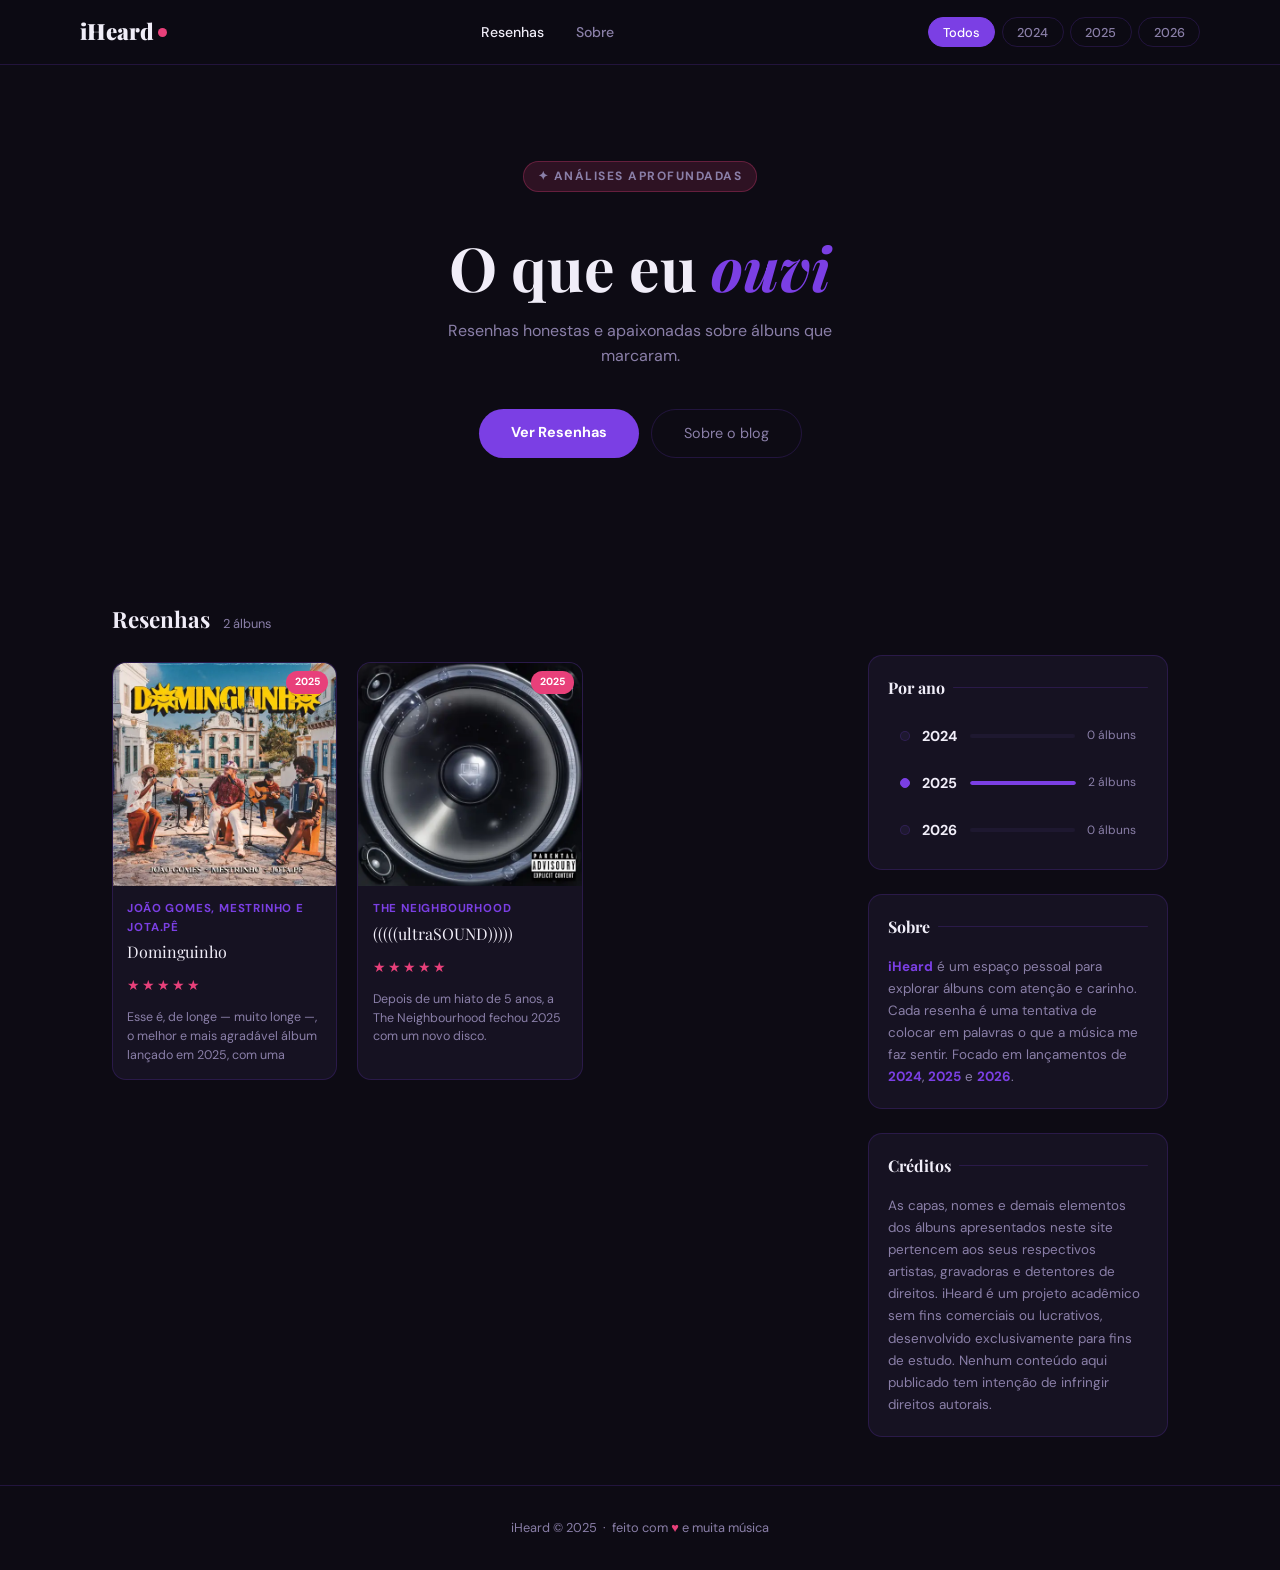
==== index.html @ 067f1f42 "feat: commitando projeto no github" ====
<!DOCTYPE html>
<html lang="pt-br">
<head>
    <meta charset="UTF-8">
    <meta name="viewport" content="width=device-width, initial-scale=1.0">
    <title>iHeard — Blog de Análises Musicais</title>
    <link rel="stylesheet" href="style.css">
    <link href="https://fonts.googleapis.com/css2?family=Playfair+Display:ital,wght@0,700;0,900;1,400&family=DM+Sans:wght@300;400;500;700&display=swap" rel="stylesheet">
</head>
<body>

    <!-- ==== HEADER: Informações iniciais e menu mobile ==== -->
    <header>
        <nav>
            <div class="logo">iHeard<span></span></div>
            <ul class="nav-links">
                <li><a href="#resenhas" class="active">Resenhas</a></li>
                <li><a href="#sobre">Sobre</a></li>
            </ul>
            <div class="nav-year-btns">
                <button class="year-btn active" data-year="todos">Todos</button>
                <button class="year-btn" data-year="2024">2024</button>
                <button class="year-btn" data-year="2025">2025</button>
                <button class="year-btn" data-year="2026">2026</button>
            </div>
            <div class="hamburger" id="hamburger">
                <span></span><span></span><span></span>
            </div>
        </nav>
        <div class="mobile-menu" id="mobile-menu">
            <a href="#resenhas">Resenhas</a>
            <a href="#sobre">Sobre</a>
            <div class="mobile-year-btns">
                <button class="year-btn" data-year="todos">Todos</button>
                <button class="year-btn" data-year="2024">2024</button>
                <button class="year-btn" data-year="2025">2025</button>
                <button class="year-btn" data-year="2026">2026</button>
            </div>
        </div>
    </header>

    <!-- ==== HERO: Destaque para o título e objetivo do blog ==== -->
    <section class="hero">
        <p class="hero-label">✦ análises aprofundadas</p>
        <h1>O que eu <em>ouvi</em></h1>
        <p>Resenhas honestas e apaixonadas sobre álbuns que marcaram.</p>
        <div class="hero-actions">
            <a href="#resenhas" class="btn-primary">Ver Resenhas</a>
            <a href="#sobre" class="btn-ghost">Sobre o blog</a>
        </div>
    </section>

    <!-- ==== LAYOUT PRINCIPAL: GRID com as resenhas e blocos informativos ==== -->
    <main>
      <div class="layout-grid">
        <section id="resenhas">
            <div class="section-heading">
                <h2>Resenhas</h2>
                <span class="count" id="count-label">0 álbuns</span>
            </div>

            <div class="album-grid" id="grid-resenhas"></div>

            <div class="empty-state hidden" id="empty-state">
                <span>&#9834;</span>
                <p>Nenhuma resenha para este ano ainda.</p>
            </div>
        </section>

        <aside>
            <div class="widget">
                <h3>Por ano</h3>
                <div class="timeline" id="timeline"></div>
            </div>

            <div class="widget" id="sobre">
                <h3>Sobre</h3>
                <p class="about-text">
                    <strong>iHeard</strong> é um espaço pessoal para explorar álbuns com atenção e carinho.
                    Cada resenha é uma tentativa de colocar em palavras o que a música me faz sentir.
                    Focado em lançamentos de <strong>2024</strong>, <strong>2025</strong> e <strong>2026</strong>.
                </p>
            </div>

            <div class="widget">
                <h3>Créditos</h3>
                <p class="about-text">
                    As capas, nomes e demais elementos dos álbuns apresentados neste site pertencem aos seus respectivos artistas, gravadoras e detentores de direitos. 
                    iHeard é um projeto acadêmico sem fins comerciais ou lucrativos, desenvolvido exclusivamente para fins de estudo. 
                    Nenhum conteúdo aqui publicado tem intenção de infringir direitos autorais.
                </p>
            </div>
        </aside>
      </div>
    </main>

    <footer>
        <p>iHeard &copy; 2025 &nbsp;·&nbsp; feito com <strong>&#9829;</strong> e muita música</p>
    </footer>

    <!-- ==== MODAL: Análise completa, informações dos álbuns e faixas favoritas ==== -->
    <div id="modal-overlay" class="modal-overlay">
        <div class="modal">
            <div class="modal-header">
                <div class="modal-cover" id="m-cover"></div>
                <div class="modal-meta">
                    <p class="m-artist" id="m-artist"></p>
                    <p class="m-title" id="m-title"></p>
                    <p class="m-year" id="m-year"></p>
                    <div class="m-rating" id="m-rating"></div>
                </div>
            </div>
            <div class="modal-body">
                <h4>Análise</h4>
                <p id="m-analise"></p>
                <div id="m-faixas-wrap">
                    <h4>Faixas favoritas</h4>
                    <div class="fav-tracks" id="m-faixas"></div>
                </div>
            </div>
            <button class="modal-close" id="btn-fechar">Fechar</button>
        </div>
    </div>

    <script src="script.js"></script>
</body>
</html>
---- style.css ----
/* === VARIÁVEIS === */
:root {
  --bg: #0d0b14;
  --bg-card: #161222;
  --bg-surface: #1e1830;
  --purple: #7b3fe4;
  --purple-glow: rgba(123, 63, 228, 0.25);
  --pink: #e8407a;
  --pink-glow: rgba(232, 64, 122, 0.2);
  --text: #f0edf8;
  --text-muted: #8a7fa8;
  --border: rgba(123, 63, 228, 0.2);
}

/* === BASE === */
*, *::before, *::after {
  box-sizing: border-box;
  margin: 0;
  padding: 0;
}

html {
  scroll-behavior: smooth;
}

body {
  font-family: "DM Sans", sans-serif;
  background-color: var(--bg);
  color: var(--text);
  line-height: 1.6;
}

a {
  color: inherit;
  text-decoration: none;
}

/* === HEADER === */
header {
  position: sticky;
  top: 0;
  z-index: 100;
  background-color: rgba(13, 11, 20, 0.95);
  padding: 0 2rem;
  border-bottom: 1px solid var(--border);
}

nav {
  max-width: 1120px;
  margin: 0 auto;
  display: flex;
  align-items: center;
  justify-content: space-between;
  height: 64px;
  gap: 1rem;
}

.logo {
  font-family: "Playfair Display", serif;
  font-size: 1.4rem;
  font-weight: 900;
  color: var(--text);
}

.logo span {
  display: inline-block;
  width: 9px;
  height: 9px;
  background-color: var(--pink);
  border-radius: 50%;
  margin-left: 4px;
  vertical-align: middle;
  position: relative;
  top: -2px;
}

.nav-links {
  list-style: none;
  display: flex;
}

.nav-links a {
  display: block;
  padding: 0.4rem 1rem;
  font-size: 0.88rem;
  font-weight: 500;
  color: var(--text-muted);
  border-radius: 8px;
  transition: color 0.2s;
}

.nav-links a:hover,
.nav-links a.active {
  color: var(--text);
}

.nav-year-btns {
  display: flex;
  gap: 0.4rem;
}

.year-btn {
  padding: 0.35rem 0.9rem;
  border: 1px solid var(--border);
  border-radius: 999px;
  font-size: 0.8rem;
  font-weight: 500;
  color: var(--text-muted);
  background-color: transparent;
  cursor: pointer;
  font-family: "DM Sans", sans-serif;
  transition: border-color 0.2s, color 0.2s, background-color 0.2s;
}

.year-btn:hover {
  border-color: var(--purple);
  color: var(--text);
}

.year-btn.active {
  background-color: var(--purple);
  border-color: var(--purple);
  color: #fff;
}

.hamburger {
  display: none;
  cursor: pointer;
  flex-direction: column;
  gap: 5px;
}

.hamburger span {
  display: block;
  width: 24px;
  height: 2px;
  background-color: var(--text-muted);
  border-radius: 2px;
}

/* === MOBILE MENU === */
.mobile-menu {
  display: none;
  flex-direction: column;
  background-color: var(--bg-card);
  border-top: 1px solid var(--border);
  padding: 0.75rem 2rem 1rem;
  gap: 0.25rem;
}

.mobile-menu.open {
  display: flex;
}

.mobile-menu a {
  padding: 0.6rem 0.75rem;
  border-radius: 8px;
  font-size: 0.9rem;
  color: var(--text-muted);
  font-weight: 500;
  transition: color 0.2s;
}

.mobile-menu a:hover {
  color: var(--text);
}

.mobile-year-btns {
  display: flex;
  flex-wrap: wrap;
  gap: 0.4rem;
  padding: 0.5rem 0.75rem 0.25rem;
}

/* === HERO === */
.hero {
  padding: 6rem 2rem;
  text-align: center;
}

.hero-label {
  display: inline-block;
  background-color: rgba(232, 64, 122, 0.15);
  color: var(--pink);
  border: 1px solid rgba(232, 64, 122, 0.3);
  font-size: 0.75rem;
  font-weight: 700;
  letter-spacing: 1.5px;
  text-transform: uppercase;
  padding: 0.3rem 0.85rem;
  border-radius: 999px;
  margin-bottom: 1.4rem;
}

.hero h1 {
  font-family: "Playfair Display", serif;
  font-size: 3.8rem;
  color: var(--text);
  line-height: 1.15;
  max-width: 680px;
  margin: 0 auto 1rem;
}

.hero h1 em {
  color: var(--purple);
  font-style: italic;
}

.hero p {
  color: var(--text-muted);
  max-width: 460px;
  margin: 0 auto 2.5rem;
}

.hero-actions {
  display: flex;
  gap: 0.75rem;
  justify-content: center;
  flex-wrap: wrap;
}

.btn-primary {
  display: inline-block;
  padding: 0.75rem 2rem;
  background-color: var(--purple);
  color: #fff;
  font-weight: 700;
  font-size: 0.9rem;
  border-radius: 999px;
  border: none;
  cursor: pointer;
  font-family: "DM Sans", sans-serif;
  transition: background-color 0.2s;
}

.btn-primary:hover {
  background-color: #6530c0;
}

.btn-ghost {
  display: inline-block;
  padding: 0.75rem 2rem;
  background-color: transparent;
  color: var(--text-muted);
  font-size: 0.9rem;
  border-radius: 999px;
  border: 1px solid var(--border);
  cursor: pointer;
  font-family: "DM Sans", sans-serif;
  transition: border-color 0.2s, color 0.2s;
}

.btn-ghost:hover {
  border-color: var(--purple);
  color: var(--text);
}

/* === LAYOUT PRINCIPAL === */
main {
  max-width: 1120px;
  margin: 0 auto;
  padding: 3rem 2rem;
}

.layout-grid {
  display: grid;
  grid-template-columns: 1fr 300px;
  gap: 2.5rem;
  align-items: start;
}

/* === SECTION HEADING === */
.section-heading {
  display: flex;
  align-items: baseline;
  gap: 0.8rem;
  margin-bottom: 1.5rem;
}

.section-heading h2 {
  font-family: "Playfair Display", serif;
  font-size: 1.4rem;
  color: var(--text);
}

.section-heading .count {
  font-size: 0.8rem;
  color: var(--text-muted);
}

/* === ALBUM GRID === */
.album-grid {
  display: grid;
  grid-template-columns: repeat(auto-fill, minmax(210px, 1fr));
  gap: 1.25rem;
}

/* === ALBUM CARD === */
.album-card {
  background-color: var(--bg-card);
  border: 1px solid var(--border);
  border-radius: 14px;
  overflow: hidden;
  cursor: pointer;
  display: flex;
  flex-direction: column;
  transition: border-color 0.2s;
}

.album-card:hover {
  border-color: var(--purple);
}

.album-card:hover .album-info {
  background-color: rgba(123, 63, 228, 0.15);
}

.album-cover {
  width: 100%;
  padding-bottom: 100%;
  background-color: var(--bg-surface);
  position: relative;
  overflow: hidden;
}

.album-cover img {
  position: absolute;
  top: 0;
  left: 0;
  width: 100%;
  height: 100%;
}

.album-cover .placeholder-icon {
  position: absolute;
  top: 50%;
  left: 50%;
  font-size: 2.5rem;
  color: var(--text-muted);
}

.year-badge {
  position: absolute;
  top: 8px;
  right: 8px;
  background-color: var(--pink);
  color: #fff;
  font-size: 0.65rem;
  font-weight: 700;
  padding: 0.2rem 0.55rem;
  border-radius: 999px;
}

.album-info {
  padding: 0.9rem;
  flex: 1;
  display: flex;
  flex-direction: column;
  gap: 0.3rem;
}

.album-info .artist {
  font-size: 0.72rem;
  color: var(--purple);
  font-weight: 700;
  text-transform: uppercase;
  letter-spacing: 0.8px;
}

.album-info .title {
  font-family: "Playfair Display", serif;
  font-size: 1rem;
  color: var(--text);
  line-height: 1.3;
}

.rating {
  display: flex;
  gap: 2px;
  margin-top: 0.4rem;
}

.star { color: var(--pink); font-size: 0.9rem; }
.star.empty { color: var(--bg-surface); }

.snippet {
  font-size: 0.78rem;
  color: var(--text-muted);
  line-height: 1.5;
  margin-top: 0.4rem;
  overflow: hidden;
  max-height: 4.5em;
}

/* === EMPTY STATE === */
.empty-state {
  text-align: center;
  padding: 60px 20px;
  color: var(--text-muted);
}

.empty-state.hidden {
  display: none;
}

.empty-state span {
  font-size: 3rem;
  display: block;
  margin-bottom: 12px;
}

/* === SIDEBAR === */
aside {
  display: flex;
  flex-direction: column;
  gap: 1.5rem;
  padding-top: 3.3rem;
}

.widget {
  background-color: var(--bg-card);
  border: 1px solid var(--border);
  border-radius: 14px;
  padding: 1.2rem;
}

.widget h3 {
  font-family: "Playfair Display", serif;
  font-size: 1rem;
  color: var(--text);
  margin-bottom: 1rem;
  display: flex;
  align-items: center;
  gap: 0.5rem;
}

.widget h3::after {
  content: "";
  flex: 1;
  height: 1px;
  background-color: var(--border);
  border-radius: 2px;
}

.timeline {
  display: flex;
  flex-direction: column;
  gap: 0.5rem;
}

.tl-item {
  display: flex;
  align-items: center;
  gap: 0.75rem;
  padding: 0.5rem 0.75rem;
  border-radius: 8px;
  cursor: pointer;
  transition: background-color 0.2s;
}

.tl-item:hover {
  background-color: var(--bg-surface);
}

.tl-dot {
  width: 10px;
  height: 10px;
  border-radius: 50%;
  background-color: var(--bg-surface);
  border: 1px solid var(--border);
  flex-shrink: 0;
}

.tl-dot.has-reviews {
  background-color: var(--purple);
  border-color: var(--purple);
}

.tl-year {
  font-weight: 700;
  font-size: 0.9rem;
  color: var(--text);
  width: 36px;
}

.tl-bar-wrap {
  flex: 1;
  height: 4px;
  background-color: var(--bg-surface);
  border-radius: 3px;
  overflow: hidden;
}

.tl-bar {
  height: 100%;
  background-color: var(--purple);
  border-radius: 3px;
  transition: width 0.4s;
}

.tl-count {
  font-size: 0.75rem;
  color: var(--text-muted);
}

.about-text {
  font-size: 0.84rem;
  color: var(--text-muted);
  line-height: 1.65;
}

.about-text strong {
  color: var(--purple);
}

/* === FOOTER === */
footer {
  border-top: 1px solid var(--border);
  color: var(--text-muted);
  text-align: center;
  padding: 2rem;
  font-size: 0.8rem;
}

footer strong {
  color: var(--pink);
}

/* === MODAL === */
.modal-overlay {
  display: none;
  position: fixed;
  top: 0;
  left: 0;
  width: 100%;
  height: 100%;
  background-color: rgba(13, 11, 20, 0.85);
  z-index: 200;
  align-items: center;
  justify-content: center;
  padding: 1rem;
}

.modal-overlay.open {
  display: flex;
}

.modal {
  background-color: var(--bg-card);
  border: 1px solid var(--border);
  border-radius: 18px;
  max-width: 560px;
  width: 100%;
  overflow: hidden;
}

.modal-header {
  background-color: var(--bg-surface);
  padding: 1.8rem;
  display: flex;
  gap: 1.2rem;
  align-items: flex-start;
  border-bottom: 1px solid var(--border);
}

.modal-cover {
  width: 80px;
  height: 80px;
  border-radius: 10px;
  background-color: var(--purple);
  overflow: hidden;
  display: flex;
  align-items: center;
  justify-content: center;
  font-size: 2rem;
  flex-shrink: 0;
}

.modal-cover img {
  width: 100%;
  height: 100%;
}

.modal-meta {
  flex: 1;
}

.modal-meta .m-artist {
  font-size: 0.75rem;
  color: var(--pink);
  text-transform: uppercase;
  letter-spacing: 1px;
  font-weight: 600;
}

.modal-meta .m-title {
  font-family: "Playfair Display", serif;
  font-size: 1.4rem;
  color: var(--text);
  margin: 0.3rem 0 0.1rem;
  line-height: 1.2;
}

.modal-meta .m-year {
  font-size: 0.78rem;
  color: var(--text-muted);
  margin-bottom: 0.5rem;
}

.modal-meta .m-rating {
  display: flex;
  gap: 2px;
}

.modal-body {
  padding: 1.5rem 1.8rem;
  max-height: 540px;
  overflow-y: auto;
}

.modal-body h4 {
  font-family: "Playfair Display", serif;
  font-size: 0.95rem;
  color: var(--text);
  margin-top: 1.8rem;
  margin-bottom: 0.4rem;
}

.modal-body h4:first-child {
  margin-top: 0;
}

.modal-body p {
  font-size: 0.88rem;
  color: var(--text-muted);
  line-height: 1.65;
}

#m-faixas-wrap {
  margin-top: 1.8rem;
}

.fav-tracks {
  display: flex;
  flex-direction: column;
  gap: 0.35rem;
}

.fav-track-item {
  display: flex;
  align-items: center;
  gap: 0.6rem;
  padding: 0.4rem 0.7rem;
  background-color: var(--bg-surface);
  border-radius: 8px;
  font-size: 0.82rem;
  color: var(--text);
}

.fav-track-item::before {
  content: "♪";
  color: var(--purple);
}

.modal-close {
  display: block;
  width: 90%;
  margin: 0 auto 1.5rem;
  padding: 0.65rem;
  background-color: var(--bg-surface);
  color: var(--text-muted);
  font-weight: 600;
  font-size: 0.88rem;
  border: 1px solid var(--border);
  border-radius: 8px;
  cursor: pointer;
  font-family: "DM Sans", sans-serif;
  transition: background-color 0.2s, color 0.2s, border-color 0.2s;
}

.modal-close:hover {
  background-color: var(--purple);
  color: #fff;
  border-color: var(--purple);
}

/* === RESPONSIVO === */
@media (max-width: 900px) {
  .layout-grid {
    grid-template-columns: 1fr;
  }
  aside {
    order: -1;
    padding-top: 0;
  }
}

@media (max-width: 640px) {
  .nav-links,
  .nav-year-btns {
    display: none;
  }
  .hamburger {
    display: flex;
  }
  .album-grid {
    grid-template-columns: 1fr 1fr;
  }
  .hero h1 {
    font-size: 2.4rem;
  }
}
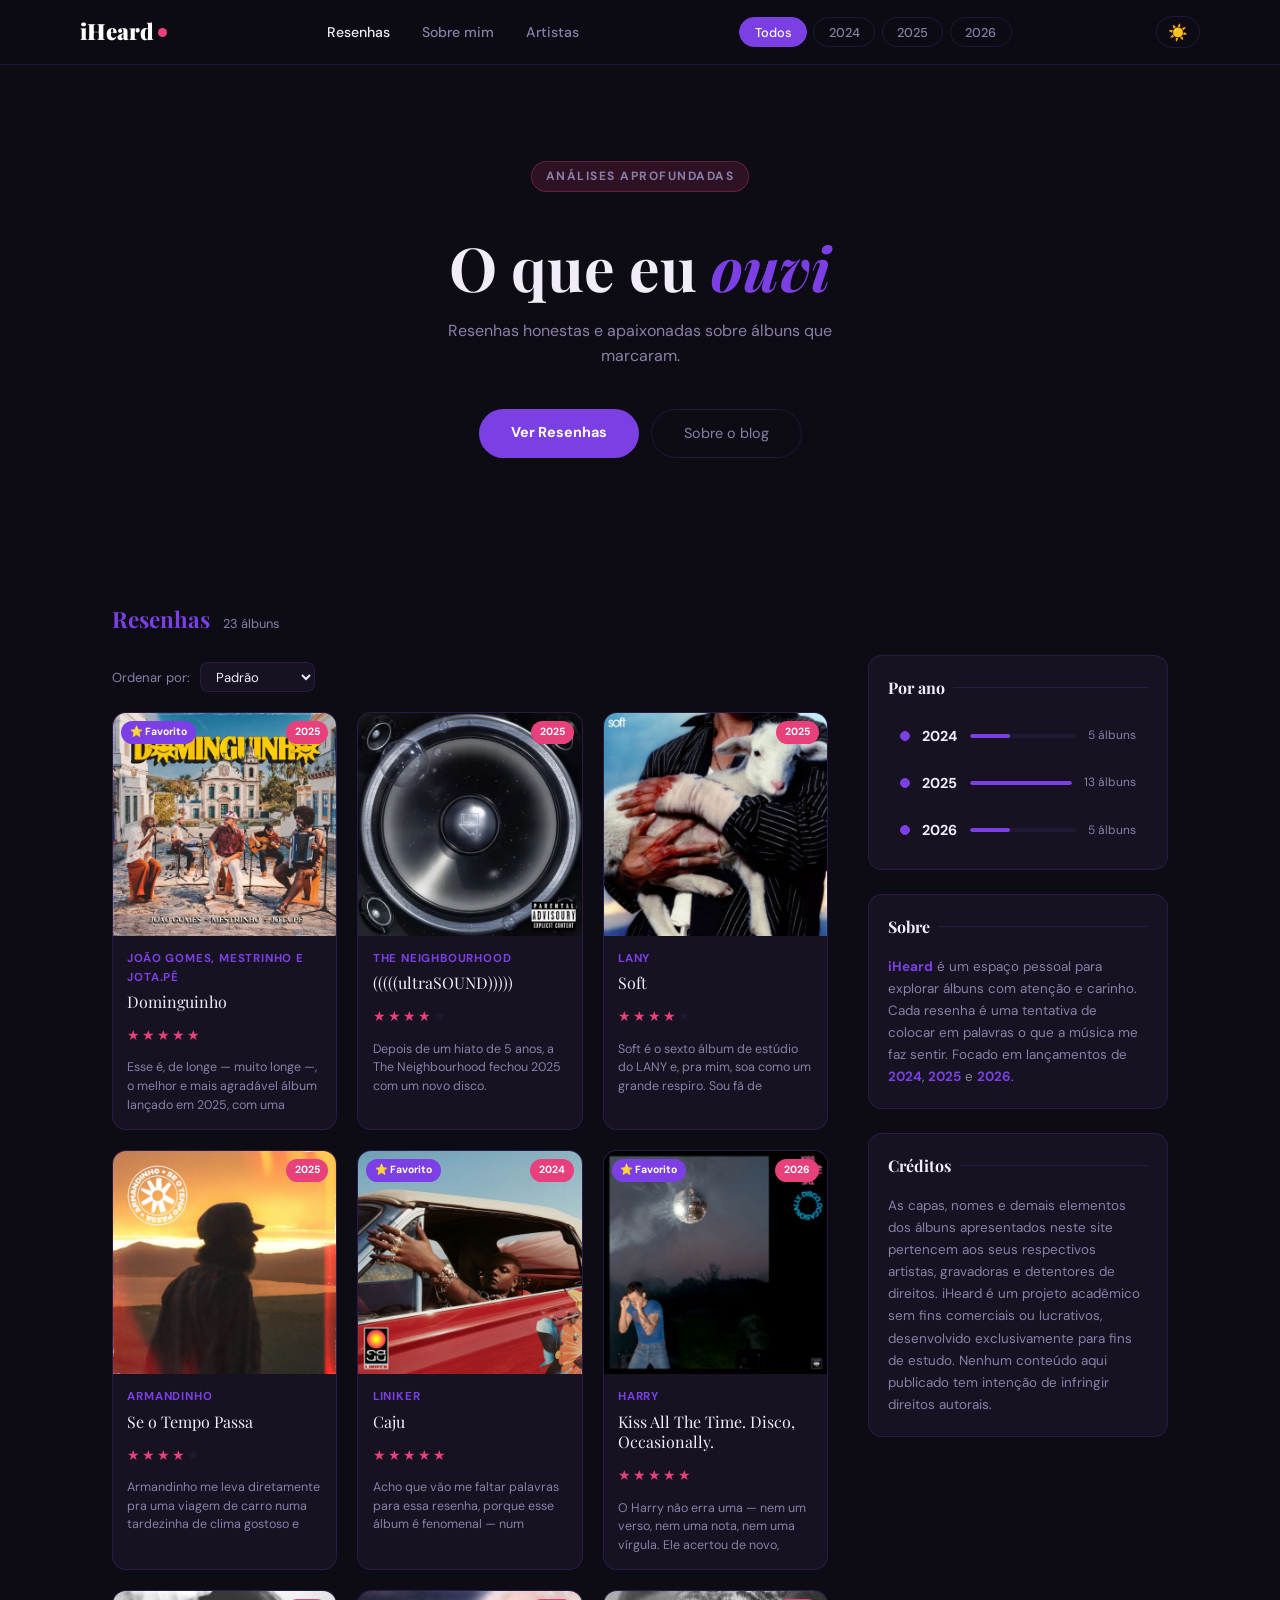
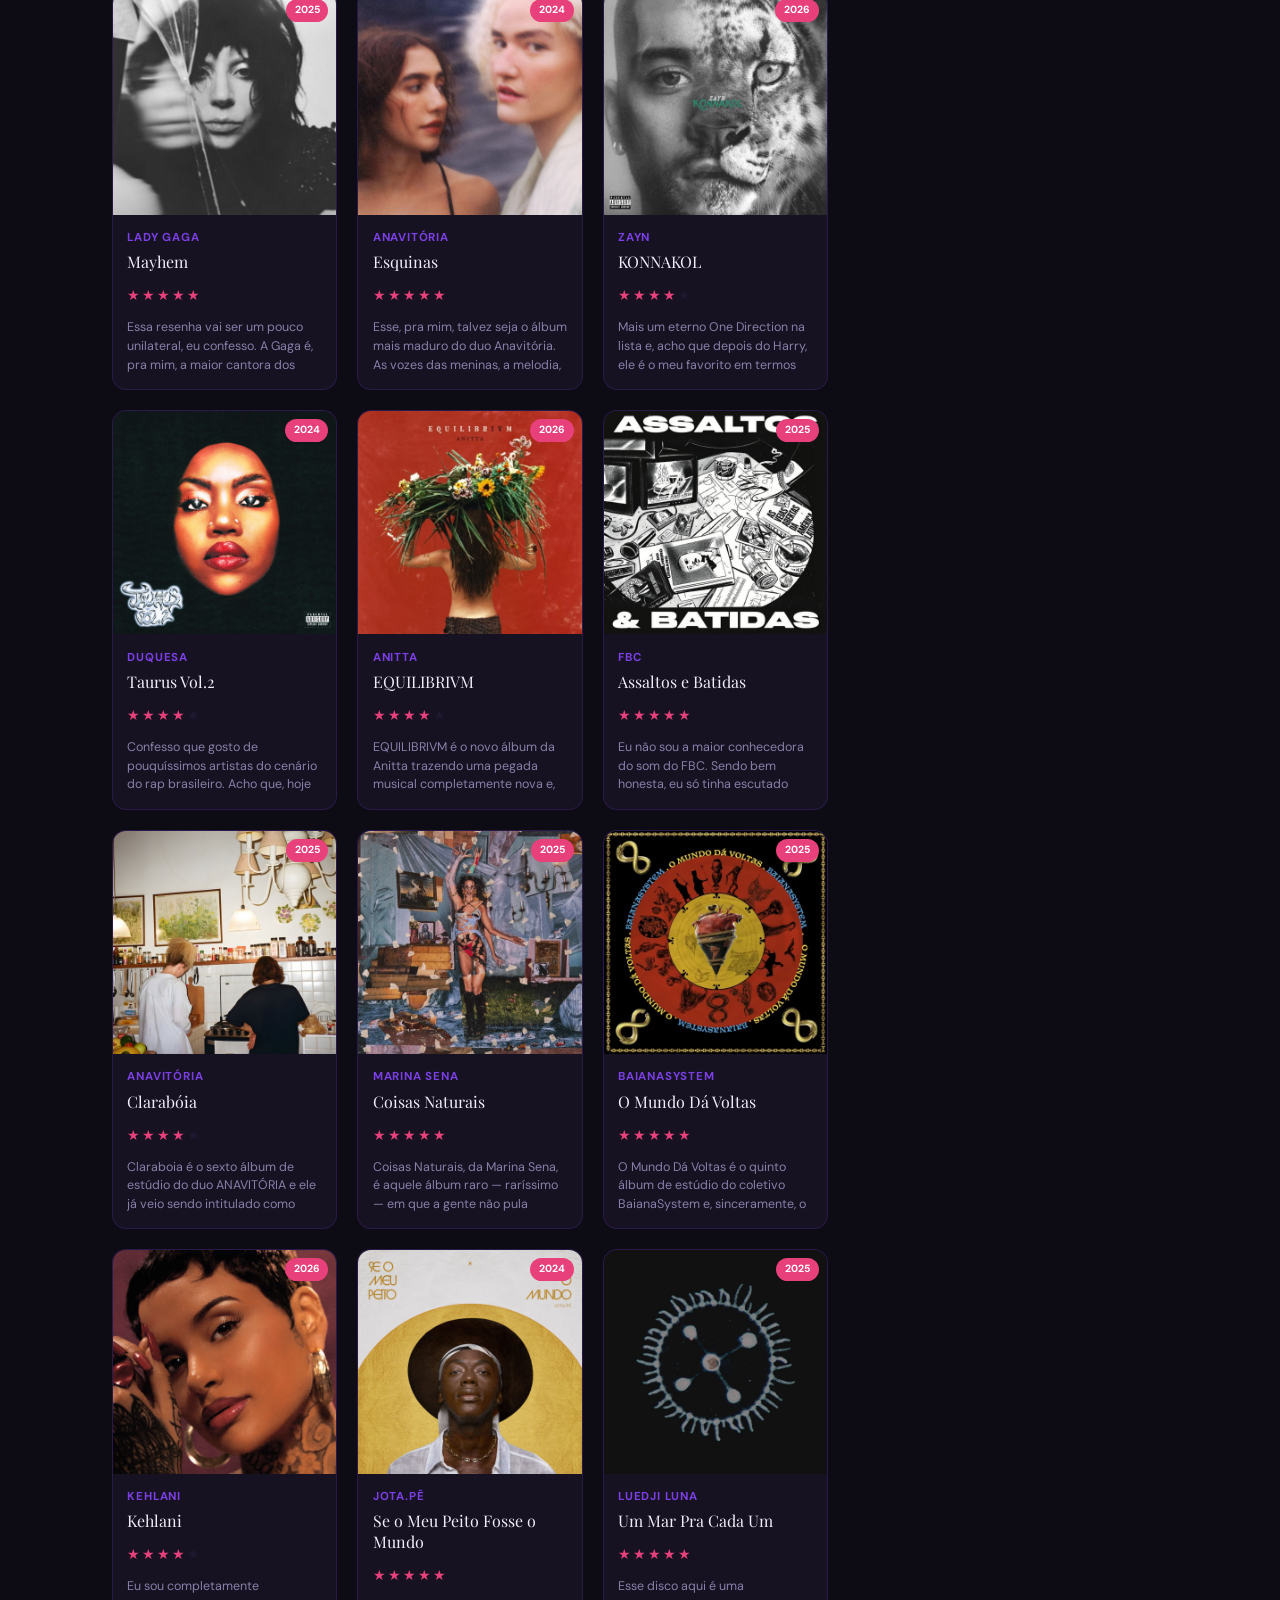
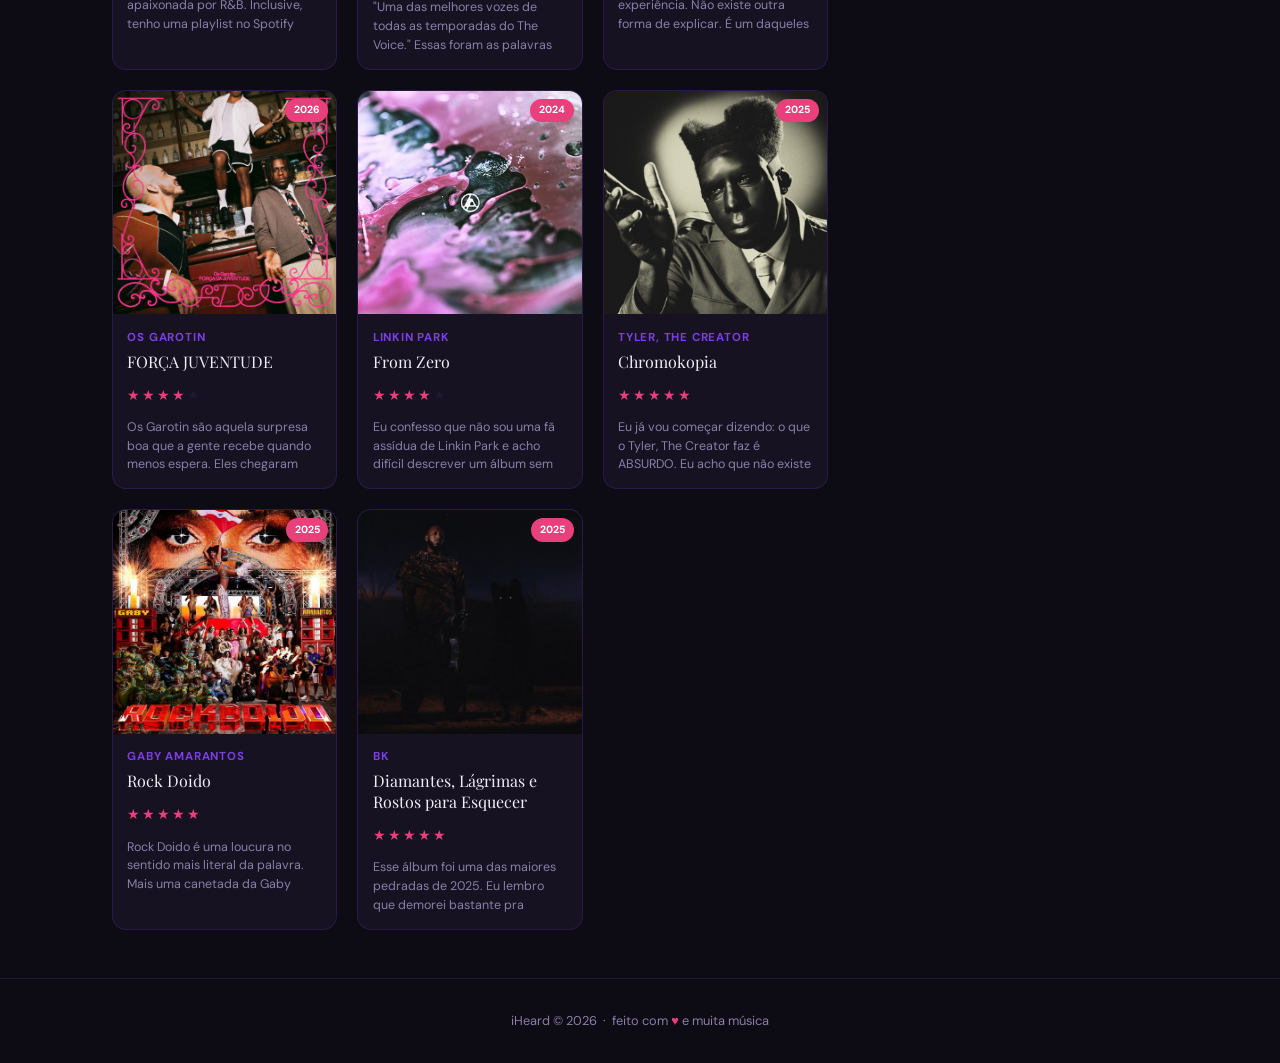
==== commit a144ce45: "chore: melhorando a arquitetura de pastas com foco numa navegação mais otimizada no github pages + c" ====
--- a/index.html
+++ b/index.html
@@ -14,8 +14,9 @@
         <nav>
             <div class="logo">iHeard<span></span></div>
             <ul class="nav-links">
-                <li><a href="#resenhas" class="active">Resenhas</a></li>
-                <li><a href="#sobre">Sobre</a></li>
+                <li><a href="index.html" class="active">Resenhas</a></li>
+                <li><a href="pages/about/about.html">Sobre mim</a></li>
+                <li><a href="pages/artists/artists.html">Artistas</a></li>
             </ul>
             <div class="nav-year-btns">
                 <button class="year-btn active" data-year="todos">Todos</button>
@@ -23,13 +24,15 @@
                 <button class="year-btn" data-year="2025">2025</button>
                 <button class="year-btn" data-year="2026">2026</button>
             </div>
+            <button class="theme-btn" id="btn-tema">☀️</button>
             <div class="hamburger" id="hamburger">
                 <span></span><span></span><span></span>
             </div>
         </nav>
         <div class="mobile-menu" id="mobile-menu">
-            <a href="#resenhas">Resenhas</a>
-            <a href="#sobre">Sobre</a>
+            <a href="index.html">Resenhas</a>
+            <a href="pages/about/about.html">Sobre mim</a>
+            <a href="pages/artists/artists.html">Artistas</a>
             <div class="mobile-year-btns">
                 <button class="year-btn" data-year="todos">Todos</button>
                 <button class="year-btn" data-year="2024">2024</button>
@@ -41,7 +44,7 @@
 
     <!-- ==== HERO: Destaque para o título e objetivo do blog ==== -->
     <section class="hero">
-        <p class="hero-label">✦ análises aprofundadas</p>
+        <p class="hero-label">análises aprofundadas</p>
         <h1>O que eu <em>ouvi</em></h1>
         <p>Resenhas honestas e apaixonadas sobre álbuns que marcaram.</p>
         <div class="hero-actions">
@@ -57,6 +60,16 @@
             <div class="section-heading">
                 <h2>Resenhas</h2>
                 <span class="count" id="count-label">0 álbuns</span>
+            </div>
+
+            <div class="sort-bar">
+                <label for="select-ordem">Ordenar por:</label>
+                <select id="select-ordem">
+                    <option value="padrao">Padrão</option>
+                    <option value="maior-nota">Maior nota</option>
+                    <option value="menor-nota">Menor nota</option>
+                    <option value="az">A → Z</option>
+                </select>
             </div>
 
             <div class="album-grid" id="grid-resenhas"></div>
@@ -95,7 +108,7 @@
     </main>
 
     <footer>
-        <p>iHeard &copy; 2025 &nbsp;·&nbsp; feito com <strong>&#9829;</strong> e muita música</p>
+        <p>iHeard &copy; 2026 &nbsp;·&nbsp; feito com <strong>&#9829;</strong> e muita música</p>
     </footer>
 
     <!-- ==== MODAL: Análise completa, informações dos álbuns e faixas favoritas ==== -->
--- a/style.css
+++ b/style.css
@@ -12,6 +12,16 @@
   --border: rgba(123, 63, 228, 0.2);
 }
 
+/* === TEMA CLARO === */
+body.light {
+  --bg: #f5f3ff;
+  --bg-card: #ffffff;
+  --bg-surface: #ede9ff;
+  --text: #1a0a2e;
+  --text-muted: #6b5c8a;
+  --border: rgba(123, 63, 228, 0.2);
+}
+
 /* === BASE === */
 *, *::before, *::after {
   box-sizing: border-box;
@@ -43,6 +53,7 @@
   background-color: rgba(13, 11, 20, 0.95);
   padding: 0 2rem;
   border-bottom: 1px solid var(--border);
+  color: #fff;
 }
 
 nav {
@@ -59,7 +70,7 @@
   font-family: "Playfair Display", serif;
   font-size: 1.4rem;
   font-weight: 900;
-  color: var(--text);
+  color: #fff;
 }
 
 .logo span {
@@ -84,14 +95,14 @@
   padding: 0.4rem 1rem;
   font-size: 0.88rem;
   font-weight: 500;
-  color: var(--text-muted);
+  color: #8a7fa8;
   border-radius: 8px;
   transition: color 0.2s;
 }
 
 .nav-links a:hover,
 .nav-links a.active {
-  color: var(--text);
+  color: #f0edf8;
 }
 
 .nav-year-btns {
@@ -280,7 +291,7 @@
 .section-heading h2 {
   font-family: "Playfair Display", serif;
   font-size: 1.4rem;
-  color: var(--text);
+  color: #7b3fe4;
 }
 
 .section-heading .count {
@@ -551,6 +562,9 @@
   border-radius: 18px;
   max-width: 560px;
   width: 100%;
+  max-height: calc(100vh - 2rem);
+  display: flex;
+  flex-direction: column;
   overflow: hidden;
 }
 
@@ -579,6 +593,7 @@
 .modal-cover img {
   width: 100%;
   height: 100%;
+  object-fit: cover;
 }
 
 .modal-meta {
@@ -614,8 +629,9 @@
 
 .modal-body {
   padding: 1.5rem 1.8rem;
-  max-height: 540px;
   overflow-y: auto;
+  flex: 1;
+  min-height: 0;
 }
 
 .modal-body h4 {
@@ -667,6 +683,7 @@
   width: 90%;
   margin: 0 auto 1.5rem;
   padding: 0.65rem;
+  flex-shrink: 0;
   background-color: var(--bg-surface);
   color: var(--text-muted);
   font-weight: 600;
@@ -682,6 +699,55 @@
   background-color: var(--purple);
   color: #fff;
   border-color: var(--purple);
+}
+
+/* === BOTÃO DE TEMA === */
+.theme-btn {
+  background-color: transparent;
+  border: 1px solid var(--border);
+  border-radius: 999px;
+  padding: 0.35rem 0.7rem;
+  font-size: 1rem;
+  cursor: pointer;
+  transition: border-color 0.2s;
+}
+
+.theme-btn:hover {
+  border-color: var(--purple);
+}
+
+/* === SORT BAR === */
+.sort-bar {
+  display: flex;
+  align-items: center;
+  gap: 0.6rem;
+  margin-bottom: 1.2rem;
+  font-size: 0.82rem;
+  color: var(--text-muted);
+}
+
+.sort-bar select {
+  background-color: var(--bg-card);
+  color: var(--text);
+  border: 1px solid var(--border);
+  border-radius: 8px;
+  padding: 0.3rem 0.7rem;
+  font-size: 0.82rem;
+  font-family: "DM Sans", sans-serif;
+  cursor: pointer;
+}
+
+/* === BADGE DE DESTAQUE === */
+.badge-destaque {
+  position: absolute;
+  top: 8px;
+  left: 8px;
+  background-color: var(--purple);
+  color: #fff;
+  font-size: 0.65rem;
+  font-weight: 700;
+  padding: 0.2rem 0.55rem;
+  border-radius: 999px;
 }
 
 /* === RESPONSIVO === */
